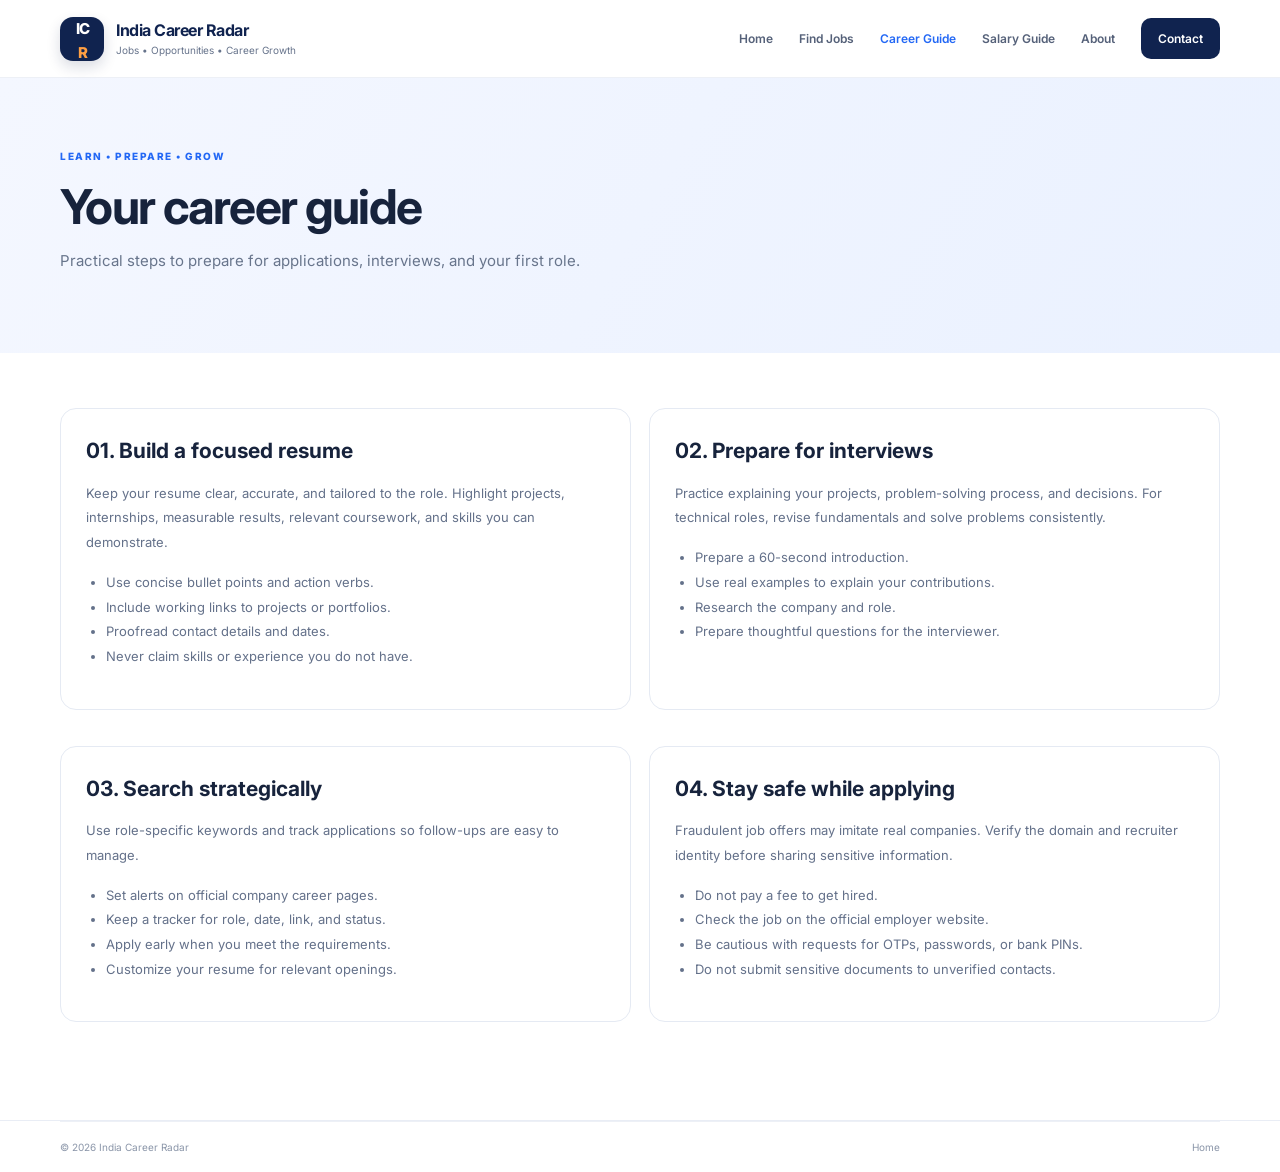
==== india_career_radar_project/india_career_radar/career-guide.html @ 8d3588c0 "Add files via upload" ====
<!DOCTYPE html>
<html lang="en"><head><meta charset="UTF-8"><meta name="viewport" content="width=device-width, initial-scale=1.0"><title>Career Guide | India Career Radar</title><link href="https://fonts.googleapis.com/css2?family=Inter:wght@400;500;600;700;800&display=swap" rel="stylesheet"><link rel="stylesheet" href="style.css"><script src="script.js" defer></script></head><body>
<header class="site-header"><div class="container nav-wrap"><a class="brand" href="index.html"><span class="brand-mark">IC<span>R</span></span><span class="brand-copy"><strong>India Career Radar</strong><small>Jobs • Opportunities • Career Growth</small></span></a><button class="menu-toggle" id="menuToggle" aria-label="Toggle navigation">☰</button><nav class="main-nav" id="mainNav"><a href="index.html">Home</a><a href="index.html#jobs">Find Jobs</a><a class="active" href="career-guide.html">Career Guide</a><a href="salary-guide.html">Salary Guide</a><a href="about.html">About</a><a class="nav-cta" href="contact.html">Contact</a></nav></div></header>
<main><section class="page-hero"><div class="container"><span class="eyebrow">LEARN • PREPARE • GROW</span><h1>Your career guide</h1><p>Practical steps to prepare for applications, interviews, and your first role.</p></div></section><section class="content-section"><div class="container guide-grid">
<article class="content-card"><h2>01. Build a focused resume</h2><p>Keep your resume clear, accurate, and tailored to the role. Highlight projects, internships, measurable results, relevant coursework, and skills you can demonstrate.</p><ul><li>Use concise bullet points and action verbs.</li><li>Include working links to projects or portfolios.</li><li>Proofread contact details and dates.</li><li>Never claim skills or experience you do not have.</li></ul></article>
<article class="content-card"><h2>02. Prepare for interviews</h2><p>Practice explaining your projects, problem-solving process, and decisions. For technical roles, revise fundamentals and solve problems consistently.</p><ul><li>Prepare a 60-second introduction.</li><li>Use real examples to explain your contributions.</li><li>Research the company and role.</li><li>Prepare thoughtful questions for the interviewer.</li></ul></article>
<article class="content-card"><h2>03. Search strategically</h2><p>Use role-specific keywords and track applications so follow-ups are easy to manage.</p><ul><li>Set alerts on official company career pages.</li><li>Keep a tracker for role, date, link, and status.</li><li>Apply early when you meet the requirements.</li><li>Customize your resume for relevant openings.</li></ul></article>
<article class="content-card"><h2>04. Stay safe while applying</h2><p>Fraudulent job offers may imitate real companies. Verify the domain and recruiter identity before sharing sensitive information.</p><ul><li>Do not pay a fee to get hired.</li><li>Check the job on the official employer website.</li><li>Be cautious with requests for OTPs, passwords, or bank PINs.</li><li>Do not submit sensitive documents to unverified contacts.</li></ul></article>
</div></section></main><footer class="site-footer"><div class="container footer-bottom"><span>© <span id="currentYear"></span> India Career Radar</span><a href="index.html">Home</a></div></footer></body></html>
---- india_career_radar_project/india_career_radar/style.css ----
/* India Career Radar — responsive starter styles */
:root {
  --navy: #10234f;
  --blue: #2368f5;
  --blue-dark: #1552d7;
  --ink: #17233c;
  --muted: #66738b;
  --line: #e5eaf3;
  --surface: #fff;
  --bg: #f6f8fc;
  --green: #0b9b75;
  --radius: 18px;
  --shadow: 0 12px 35px rgba(26, 48, 91, 0.08);
}
* {
  box-sizing: border-box;
}
html {
  scroll-behavior: smooth;
  scroll-padding-top: 90px;
}
body {
  margin: 0;
  background: #fff;
  color: var(--ink);
  font-family:
    Inter,
    system-ui,
    -apple-system,
    BlinkMacSystemFont,
    "Segoe UI",
    sans-serif;
  font-size: 15px;
  line-height: 1.6;
}
a {
  color: inherit;
  text-decoration: none;
}
button,
input,
select,
textarea {
  font: inherit;
}
button,
a,
select {
  -webkit-tap-highlight-color: transparent;
}
button {
  cursor: pointer;
}
.container {
  width: min(1160px, calc(100% - 40px));
  margin: 0 auto;
}
.site-header {
  height: 78px;
  background: rgba(255, 255, 255, 0.95);
  border-bottom: 1px solid #edf0f6;
  position: sticky;
  top: 0;
  z-index: 50;
  -webkit-backdrop-filter: blur(12px);
  backdrop-filter: blur(12px);
}
.nav-wrap {
  height: 100%;
  display: flex;
  align-items: center;
  justify-content: space-between;
  gap: 24px;
}
.brand {
  display: flex;
  align-items: center;
  gap: 11px;
  min-width: max-content;
}
.brand-mark {
  width: 44px;
  height: 44px;
  border-radius: 13px;
  background: var(--navy);
  color: #fff;
  display: grid;
  place-items: center;
  font-weight: 800;
  font-size: 15px;
  letter-spacing: -1px;
  box-shadow: 0 6px 14px #10234f28;
}
.brand-mark span {
  color: #ff9f43;
}
.brand-copy {
  display: flex;
  flex-direction: column;
  line-height: 1.3;
}
.brand-copy strong {
  font-size: 16px;
  letter-spacing: -0.5px;
  color: var(--navy);
}
.brand-copy small {
  font-size: 10px;
  color: var(--muted);
  margin-top: 4px;
}
.main-nav {
  display: flex;
  align-items: center;
  gap: 26px;
}
.main-nav > a {
  font-size: 12px;
  font-weight: 600;
  color: #556179;
  transition: 0.2s;
}
.main-nav > a:hover,
.main-nav > a.active {
  color: var(--blue);
}
.main-nav .nav-cta {
  background: var(--navy);
  color: #fff;
  padding: 11px 17px;
  border-radius: 10px;
}
.menu-toggle {
  display: none;
  border: 1px solid var(--line);
  background: #fff;
  border-radius: 9px;
  padding: 8px 12px;
  color: var(--navy);
}
.hero {
  background:
    radial-gradient(ellipse at 85% 30%, #e4edff 0, transparent 34%),
    linear-gradient(115deg, #f8faff 0%, #f1f5ff 55%, #fff 100%);
  overflow: hidden;
}
.hero-grid {
  min-height: 495px;
  display: grid;
  grid-template-columns: 1.08fr 0.92fr;
  align-items: center;
  gap: 30px;
  padding-top: 38px;
  padding-bottom: 38px;
}
.hero-copy {
  position: relative;
  z-index: 2;
}
.eyebrow {
  display: inline-flex;
  align-items: center;
  gap: 8px;
  color: var(--blue);
  font-size: 10px;
  font-weight: 800;
  letter-spacing: 1.5px;
}
.live-dot {
  width: 7px;
  height: 7px;
  background: #20b486;
  border-radius: 50%;
  box-shadow: 0 0 0 4px #20b4861a;
}
.hero h1 {
  max-width: 650px;
  font-size: clamp(36px, 4.3vw, 56px);
  line-height: 1.1;
  letter-spacing: -2.4px;
  margin: 17px 0 18px;
  color: #101d39;
}
.hero h1 span {
  color: var(--blue);
}
.hero-copy > p {
  max-width: 560px;
  font-size: 15px;
  line-height: 1.8;
  color: #64718a;
  margin: 0 0 27px;
}
.search-panel {
  display: grid;
  grid-template-columns: 1.45fr 0.9fr 0.95fr auto;
  gap: 0;
  background: #fff;
  border: 1px solid #e3e9f5;
  border-radius: 13px;
  padding: 6px;
  box-shadow: 0 12px 28px rgba(27, 60, 130, 0.09);
  max-width: 770px;
}
.search-field,
.select-field {
  display: flex;
  align-items: center;
  min-width: 0;
  padding: 0 10px;
  gap: 8px;
  border-right: 1px solid #e8edf5;
  color: #75819a;
}
.search-field > span {
  font-size: 25px;
  line-height: 1;
  color: var(--blue);
}
.search-field input,
.select-field select {
  border: 0;
  outline: 0;
  width: 100%;
  min-width: 0;
  background: transparent;
  color: #4d5971;
  font-size: 11px;
  padding: 11px 0;
}
.select-field select {
  cursor: pointer;
}
.btn {
  display: inline-flex;
  align-items: center;
  justify-content: center;
  gap: 13px;
  padding: 13px 19px;
  border-radius: 10px;
  border: 1px solid transparent;
  font-size: 12px;
  font-weight: 700;
  transition:
    transform 0.2s,
    background 0.2s;
}
.btn:hover {
  transform: translateY(-1px);
}
.btn-primary {
  background: var(--blue);
  color: white;
  box-shadow: 0 7px 15px #2368f52a;
}
.btn-primary:hover {
  background: var(--blue-dark);
}
.search-btn {
  white-space: nowrap;
  padding: 12px 16px;
}
.hero-trust {
  display: flex;
  gap: 30px;
  margin-top: 24px;
}
.hero-trust > div {
  display: flex;
  flex-direction: column;
}
.hero-trust strong {
  font-size: 11px;
  color: #2d3b57;
}
.hero-trust small {
  font-size: 10px;
  color: #8490a5;
  margin-top: 2px;
}
.hero-art {
  position: relative;
  min-height: 390px;
  display: grid;
  place-items: center;
}
.art-main {
  position: relative;
  width: min(360px, 85%);
  height: 310px;
  border-radius: 180px 180px 30px 30px;
  overflow: hidden;
  background: linear-gradient(155deg, #dce8ff, #a9c7ff 55%, #7b9ff2);
  box-shadow: 0 25px 55px #4c77c92b;
}
.art-sun {
  position: absolute;
  width: 145px;
  height: 145px;
  border-radius: 50%;
  background: #ffcb84;
  top: 38px;
  right: 42px;
  opacity: 0.95;
}
.art-mountain {
  position: absolute;
  bottom: 0;
  width: 0;
  height: 0;
  border-left: 190px solid transparent;
  border-right: 190px solid transparent;
}
.mountain-back {
  border-bottom: 190px solid #7e9ee0;
  left: -50px;
}
.mountain-front {
  border-bottom: 145px solid #385bb0;
  left: 60px;
}
.art-path {
  position: absolute;
  width: 115px;
  height: 190px;
  border: 13px solid #fff;
  border-bottom: 0;
  border-left-color: transparent;
  border-right-color: transparent;
  border-radius: 50% 50% 0 0;
  bottom: -65px;
  left: 115px;
  transform: rotate(-19deg);
  opacity: 0.9;
}
.art-flag {
  position: absolute;
  right: 64px;
  top: 116px;
  color: #fff;
  font-size: 25px;
}
.art-caption {
  position: absolute;
  bottom: 24px;
  left: 25px;
  color: #fff;
  display: flex;
  flex-direction: column;
  gap: 3px;
  text-shadow: 0 2px 5px #132b5b66;
}
.art-caption small {
  font-size: 9px;
  letter-spacing: 1.7px;
}
.art-caption strong {
  font-size: 20px;
  letter-spacing: -0.5px;
}
.art-card {
  position: absolute;
  z-index: 3;
  display: flex;
  align-items: center;
  gap: 11px;
  background: #fff;
  border: 1px solid #edf1fa;
  padding: 13px 16px;
  border-radius: 13px;
  box-shadow: var(--shadow);
}
.art-card strong,
.art-card small {
  display: block;
}
.art-card strong {
  font-size: 11px;
}
.art-card small {
  font-size: 9px;
  color: #8590a5;
  margin-top: 2px;
}
.art-card-top {
  top: 35px;
  left: 0;
}
.art-card-bottom {
  right: -4px;
  bottom: 29px;
}
.mini-icon {
  width: 32px;
  height: 32px;
  display: grid;
  place-items: center;
  border-radius: 9px;
  font-size: 17px;
  font-weight: 800;
}
.purple {
  background: #f0eaff;
  color: #7651ed;
}
.green {
  background: #e4fbf2;
  color: #07976e;
}
.art-orbit {
  position: absolute;
  border: 1px dashed #a7bce9;
  border-radius: 50%;
  transform: rotate(-24deg);
}
.orbit-one {
  width: 440px;
  height: 250px;
}
.orbit-two {
  width: 390px;
  height: 320px;
  transform: rotate(35deg);
}
.floating-star {
  position: absolute;
  color: #ffad45;
  font-size: 24px;
}
.star-one {
  top: 60px;
  right: 32px;
}
.star-two {
  bottom: 90px;
  left: 32px;
  color: #648af0;
}
.stats-section {
  border-bottom: 1px solid #edf0f6;
  background: #fff;
}
.stats-grid {
  display: grid;
  grid-template-columns: repeat(4, 1fr);
  padding: 24px 0;
  gap: 15px;
}
.stat-item {
  display: flex;
  align-items: center;
  gap: 12px;
  padding: 5px 18px;
  border-right: 1px solid #edf0f6;
}
.stat-item:last-child {
  border: 0;
}
.stat-icon {
  width: 39px;
  height: 39px;
  border-radius: 12px;
  display: grid;
  place-items: center;
  font-size: 21px;
  font-weight: 800;
}
.orange {
  background: #fff1e5;
  color: #f28a31;
}
.blue {
  background: #eaf1ff;
  color: #2869f3;
}
.violet {
  background: #f0eaff;
  color: #7a52ec;
}
.green {
  background: #e4faf2;
  color: #0d9a71;
}
.stat-item strong,
.stat-item small {
  display: block;
}
.stat-item strong {
  font-size: 12px;
}
.stat-item small {
  font-size: 10px;
  color: #8993a6;
  margin-top: 3px;
}
.section {
  padding: 78px 0;
}
.section-heading {
  display: flex;
  align-items: end;
  justify-content: space-between;
  gap: 20px;
  margin-bottom: 25px;
}
.section-heading h2 {
  font-size: 30px;
  line-height: 1.2;
  letter-spacing: -1.1px;
  margin: 9px 0;
  color: #152342;
}
.section-heading p {
  margin: 0;
  color: #78849a;
  font-size: 13px;
}
.text-link {
  color: var(--blue);
  font-size: 12px;
  font-weight: 700;
  white-space: nowrap;
}
.text-link span {
  font-size: 17px;
  margin-left: 5px;
}
.results-row {
  display: flex;
  justify-content: space-between;
  align-items: center;
  margin: 0 0 14px;
  color: #8290a7;
  font-size: 11px;
}
.reset-btn {
  border: 0;
  background: transparent;
  color: var(--blue);
  font-weight: 700;
  font-size: 11px;
}
.jobs-grid {
  display: grid;
  grid-template-columns: repeat(3, 1fr);
  gap: 17px;
}
.job-card {
  background: #fff;
  border: 1px solid #e8edf5;
  border-radius: 15px;
  padding: 20px;
  transition:
    transform 0.2s,
    box-shadow 0.2s,
    border-color 0.2s;
  min-width: 0;
}
.job-card:hover {
  transform: translateY(-4px);
  box-shadow: var(--shadow);
  border-color: #cbd9ff;
}
.job-card-top {
  display: flex;
  align-items: flex-start;
  gap: 12px;
}
.company-logo {
  width: 48px;
  height: 48px;
  border-radius: 13px;
  display: grid;
  place-items: center;
  flex-shrink: 0;
  background: #eef3ff;
  color: var(--navy);
  font-size: 16px;
  font-weight: 800;
  letter-spacing: -0.5px;
}
.company-logo.orange-logo {
  background: #fff1e5;
  color: #e77819;
}
.company-logo.green-logo {
  background: #e4f9f1;
  color: #078965;
}
.company-logo.purple-logo {
  background: #f0eaff;
  color: #7147d8;
}
.company-logo.red-logo {
  background: #fff0f0;
  color: #d74646;
}
.company-logo.dark-logo {
  background: #e9edf5;
  color: #182b50;
}
.job-company {
  font-size: 10px;
  color: #7c879a;
  margin-bottom: 2px;
}
.job-card h3 {
  font-size: 14px;
  line-height: 1.4;
  margin: 0 0 6px;
  letter-spacing: -0.2px;
}
.job-meta {
  display: flex;
  flex-wrap: wrap;
  gap: 7px 12px;
  margin: 17px 0;
  color: #758199;
  font-size: 10px;
}
.job-meta span {
  display: inline-flex;
  align-items: center;
  gap: 5px;
}
.job-tags {
  display: flex;
  gap: 7px;
  flex-wrap: wrap;
  margin-bottom: 17px;
}
.tag {
  display: inline-flex;
  padding: 5px 8px;
  background: #f3f6fb;
  color: #5d6b84;
  border-radius: 6px;
  font-size: 9px;
  font-weight: 600;
}
.tag.blue-tag {
  background: #edf3ff;
  color: #2865df;
}
.job-card-bottom {
  display: flex;
  align-items: center;
  justify-content: space-between;
  gap: 10px;
  border-top: 1px solid #edf0f6;
  padding-top: 14px;
}
.job-salary {
  font-size: 11px;
  font-weight: 800;
  color: #172747;
}
.job-salary small {
  display: block;
  font-size: 9px;
  font-weight: 500;
  color: #9099aa;
  margin-top: 2px;
}
.details-link {
  font-size: 10px;
  color: var(--blue);
  font-weight: 800;
  white-space: nowrap;
}
.details-link span {
  font-size: 15px;
  margin-left: 4px;
}
.hidden {
  display: none !important;
}
.empty-state {
  text-align: center;
  padding: 55px 20px;
  background: #f8faff;
  border: 1px dashed #dce4f2;
  border-radius: 16px;
}
.empty-state > span {
  font-size: 36px;
  color: #91a7d5;
}
.empty-state h3 {
  margin: 5px 0;
  font-size: 19px;
}
.empty-state p {
  color: #77849b;
  font-size: 13px;
}
.btn-outline {
  background: white;
  border-color: #dbe3f2;
  color: #33425f;
}
.btn-outline:hover {
  border-color: var(--blue);
  color: var(--blue);
}
.center-action {
  text-align: center;
  margin-top: 30px;
}
.disclaimer {
  margin: 24px 0 0;
  font-size: 10px;
  color: #8994a8;
  text-align: center;
}
.career-banner {
  background: linear-gradient(110deg, #10234f, #1b438e);
  color: white;
  overflow: hidden;
}
.banner-inner {
  position: relative;
  display: flex;
  align-items: center;
  justify-content: space-between;
  gap: 25px;
  padding: 43px 0;
}
.light-eyebrow {
  color: #a9c4ff;
}
.banner-inner h2 {
  font-size: 27px;
  line-height: 1.25;
  letter-spacing: -0.8px;
  margin: 9px 0;
}
.banner-inner p {
  margin: 0;
  color: #c4d2ed;
  font-size: 12px;
}
.btn-light {
  background: #fff;
  color: var(--navy);
  white-space: nowrap;
}
.banner-decoration {
  position: absolute;
  right: 28%;
  top: -54px;
  font-size: 180px;
  line-height: 1;
  color: #ffffff0b;
  pointer-events: none;
}
.categories-section {
  background: #f8faff;
}
.category-grid {
  display: grid;
  grid-template-columns: repeat(4, 1fr);
  gap: 15px;
}
.category-card {
  position: relative;
  text-align: left;
  display: flex;
  flex-direction: column;
  align-items: flex-start;
  gap: 9px;
  padding: 20px;
  background: #fff;
  border: 1px solid #e8edf5;
  border-radius: 15px;
  transition: 0.2s;
}
.category-card:hover {
  border-color: #b9cbff;
  box-shadow: var(--shadow);
  transform: translateY(-3px);
}
.category-icon {
  width: 43px;
  height: 43px;
  display: grid;
  place-items: center;
  border-radius: 12px;
  font-size: 21px;
  font-weight: 800;
}
.blue-bg {
  background: #eaf1ff;
  color: #2869f3;
}
.purple-bg {
  background: #f0eaff;
  color: #7a52ec;
}
.orange-bg {
  background: #fff1e5;
  color: #ed8730;
}
.green-bg {
  background: #e4faf2;
  color: #0d9a71;
}
.category-card strong {
  font-size: 12px;
}
.category-card small {
  font-size: 10px;
  color: #8390a5;
}
.category-arrow {
  position: absolute;
  right: 18px;
  top: 22px;
  color: #9ca8bc;
  font-size: 17px;
}
.site-footer {
  background: #fff;
  border-top: 1px solid #e9edf5;
}
.footer-main {
  display: grid;
  grid-template-columns: 2fr 1fr 1fr;
  gap: 50px;
  padding: 43px 0;
}
.footer-brand p {
  max-width: 290px;
  font-size: 11px;
  color: #7c879b;
  line-height: 1.8;
}
.footer-main > div:not(:first-child) {
  display: flex;
  flex-direction: column;
  align-items: flex-start;
  gap: 10px;
}
.footer-main > div > strong {
  font-size: 11px;
  margin-bottom: 5px;
}
.footer-main > div > a:not(.brand) {
  font-size: 11px;
  color: #7b879c;
}
.footer-main > div > a:hover {
  color: var(--blue);
}
.footer-bottom {
  display: flex;
  justify-content: space-between;
  border-top: 1px solid #edf0f6;
  padding: 17px 0;
  color: #8a95a8;
  font-size: 10px;
}
.brand-footer .brand-mark {
  width: 38px;
  height: 38px;
}
.page-hero {
  background: linear-gradient(120deg, #f4f7ff, #eaf1ff);
  padding: 65px 0;
}
.page-hero h1 {
  font-size: clamp(34px, 5vw, 48px);
  letter-spacing: -1.7px;
  line-height: 1.15;
  margin: 12px 0;
}
.page-hero p {
  max-width: 650px;
  color: #68758c;
  font-size: 15px;
}
.content-section {
  padding: 55px 0 80px;
}
.content-card {
  background: #fff;
  border: 1px solid var(--line);
  border-radius: 16px;
  padding: 25px;
  margin-bottom: 18px;
}
.content-card h2 {
  font-size: 21px;
  margin: 0 0 12px;
}
.content-card h3 {
  font-size: 15px;
  margin: 20px 0 7px;
}
.content-card p,
.content-card li {
  font-size: 13px;
  color: #64718a;
  line-height: 1.9;
}
.content-card ul {
  padding-left: 20px;
}
.guide-grid {
  display: grid;
  grid-template-columns: repeat(2, 1fr);
  gap: 18px;
}
.contact-form {
  display: grid;
  gap: 14px;
  max-width: 650px;
}
.form-row {
  display: grid;
  grid-template-columns: 1fr 1fr;
  gap: 14px;
}
.contact-form label {
  display: grid;
  gap: 7px;
  font-size: 12px;
  font-weight: 700;
}
.contact-form input,
.contact-form select,
.contact-form textarea {
  width: 100%;
  border: 1px solid #dfe6f1;
  border-radius: 9px;
  padding: 12px;
  outline: 0;
  background: #fff;
  font-size: 13px;
}
.contact-form input:focus,
.contact-form textarea:focus {
  border-color: var(--blue);
  box-shadow: 0 0 0 3px #2368f516;
}
.form-note {
  font-size: 11px;
  color: #8a95a8;
}
.job-detail-layout {
  display: grid;
  grid-template-columns: minmax(0, 1fr) 300px;
  gap: 22px;
}
.job-detail-header {
  display: flex;
  gap: 16px;
  align-items: center;
}
.job-detail-header h1 {
  font-size: 28px;
  line-height: 1.25;
  letter-spacing: -0.8px;
  margin: 0 0 5px;
}
.job-detail-header p {
  margin: 0;
  color: #77839a;
  font-size: 12px;
}
.job-detail-main h2 {
  font-size: 18px;
  margin-top: 25px;
}
.job-detail-main p,
.job-detail-main li {
  font-size: 13px;
  color: #65728a;
  line-height: 1.9;
}
.job-sidebar {
  height: max-content;
  position: sticky;
  top: 100px;
}
.job-sidebar .btn {
  width: 100%;
}
.job-sidebar dl {
  margin: 0;
}
.job-sidebar dt {
  font-size: 10px;
  color: #8792a6;
  margin-top: 16px;
}
.job-sidebar dd {
  margin: 2px 0 0;
  font-size: 12px;
  font-weight: 700;
}
@media (max-width: 1000px) {
  .main-nav {
    gap: 15px;
  }
  .hero-grid {
    grid-template-columns: 1fr 0.8fr;
  }
  .hero h1 {
    font-size: 44px;
  }
  .search-panel {
    grid-template-columns: 1fr 1fr;
  }
  .search-field,
  .select-field {
    border-right: 0;
    border-bottom: 1px solid #edf0f6;
  }
  .search-btn {
    grid-column: span 2;
  }
  .jobs-grid {
    grid-template-columns: repeat(2, 1fr);
  }
  .category-grid {
    grid-template-columns: repeat(2, 1fr);
  }
}
@media (max-width: 760px) {
  .container {
    width: min(100% - 30px, 600px);
  }
  .site-header {
    height: 70px;
  }
  .menu-toggle {
    display: block;
  }
  .main-nav {
    display: none;
    position: absolute;
    top: 69px;
    left: 0;
    right: 0;
    padding: 16px 22px 22px;
    background: white;
    border-bottom: 1px solid var(--line);
    box-shadow: 0 14px 20px #17233c0d;
    align-items: stretch;
    gap: 0;
    flex-direction: column;
  }
  .main-nav.open {
    display: flex;
  }
  .main-nav > a {
    padding: 12px 4px;
  }
  .main-nav .nav-cta {
    text-align: center;
    margin-top: 8px;
  }
  .hero-grid {
    grid-template-columns: 1fr;
    padding-top: 45px;
    gap: 8px;
  }
  .hero h1 {
    font-size: clamp(37px, 10vw, 49px);
    letter-spacing: -1.8px;
  }
  .hero-copy > p {
    font-size: 14px;
  }
  .hero-art {
    min-height: 320px;
  }
  .art-main {
    height: 270px;
    width: 280px;
  }
  .art-card-top {
    left: 0;
    top: 15px;
  }
  .art-card-bottom {
    right: 0;
    bottom: 12px;
  }
  .orbit-one {
    width: 320px;
    height: 210px;
  }
  .orbit-two {
    width: 300px;
    height: 260px;
  }
  .hero-trust {
    gap: 20px;
  }
  .stats-grid {
    grid-template-columns: repeat(2, 1fr);
    gap: 14px;
    padding: 20px 0;
  }
  .stat-item {
    border: 0;
    padding: 5px;
  }
  .section {
    padding: 55px 0;
  }
  .section-heading {
    align-items: flex-start;
    flex-direction: column;
  }
  .section-heading h2 {
    font-size: 27px;
  }
  .jobs-grid {
    grid-template-columns: 1fr;
  }
  .job-card {
    padding: 18px;
  }
  .banner-inner {
    align-items: flex-start;
    flex-direction: column;
    padding: 35px 0;
  }
  .banner-inner h2 {
    font-size: 25px;
  }
  .category-grid {
    grid-template-columns: repeat(2, 1fr);
  }
  .footer-main {
    grid-template-columns: 1fr 1fr;
    gap: 30px;
  }
  .footer-brand {
    grid-column: span 2;
  }
  .footer-bottom {
    gap: 12px;
    flex-direction: column;
  }
  .job-detail-layout {
    grid-template-columns: 1fr;
  }
  .job-sidebar {
    position: static;
  }
  .guide-grid {
    grid-template-columns: 1fr;
  }
  .page-hero {
    padding: 45px 0;
  }
  .content-section {
    padding: 35px 0 60px;
  }
}
@media (max-width: 420px) {
  .brand-mark {
    width: 39px;
    height: 39px;
  }
  .brand-copy strong {
    font-size: 13px;
  }
  .brand-copy small {
    font-size: 9px;
  }
  .search-panel {
    grid-template-columns: 1fr;
  }
  .search-btn {
    grid-column: auto;
  }
  .search-field,
  .select-field {
    border-bottom: 1px solid #edf0f6;
  }
  .hero-trust {
    flex-direction: column;
    gap: 10px;
  }
  .stats-grid {
    grid-template-columns: 1fr 1fr;
  }
  .stat-item {
    gap: 8px;
  }
  .stat-icon {
    width: 33px;
    height: 33px;
  }
  .stat-item strong {
    font-size: 11px;
  }
  .stat-item small {
    font-size: 9px;
  }
  .category-grid {
    grid-template-columns: 1fr;
  }
  .form-row {
    grid-template-columns: 1fr;
  }
  .footer-main {
    gap: 25px 15px;
  }
}
.sr-only {
  position: absolute;
  width: 1px;
  height: 1px;
  padding: 0;
  margin: -1px;
  overflow: hidden;
  clip: rect(0, 0, 0, 0);
  white-space: nowrap;
  border: 0;
}
.brand-logo {
  width: 48px;
  height: 48px;
  object-fit: cover;
  display: block;
  flex-shrink: 0;
  border-radius: 50%;
  overflow: hidden;
}

.brand {
  display: flex;
  align-items: center;
  gap: 12px;
}

/* Footer logo styling */
.brand-footer {
  display: inline-flex;
  align-items: center;
  gap: 12px;
}

.brand-footer .brand-logo {
  width: 44px;
  height: 44px;
  border-radius: 50%;
  object-fit: cover;
  flex-shrink: 0;
  display: block;
  background: #050505;
}

/* Footer brand text */
.brand-footer .brand-copy {
  display: flex;
  flex-direction: column;
  line-height: 1.4;
}

.brand-footer .brand-copy strong {
  font-size: 15px;
  color: #10234f;
}

.brand-footer .brand-copy small {
  font-size: 10px;
  color: #66738b;
}
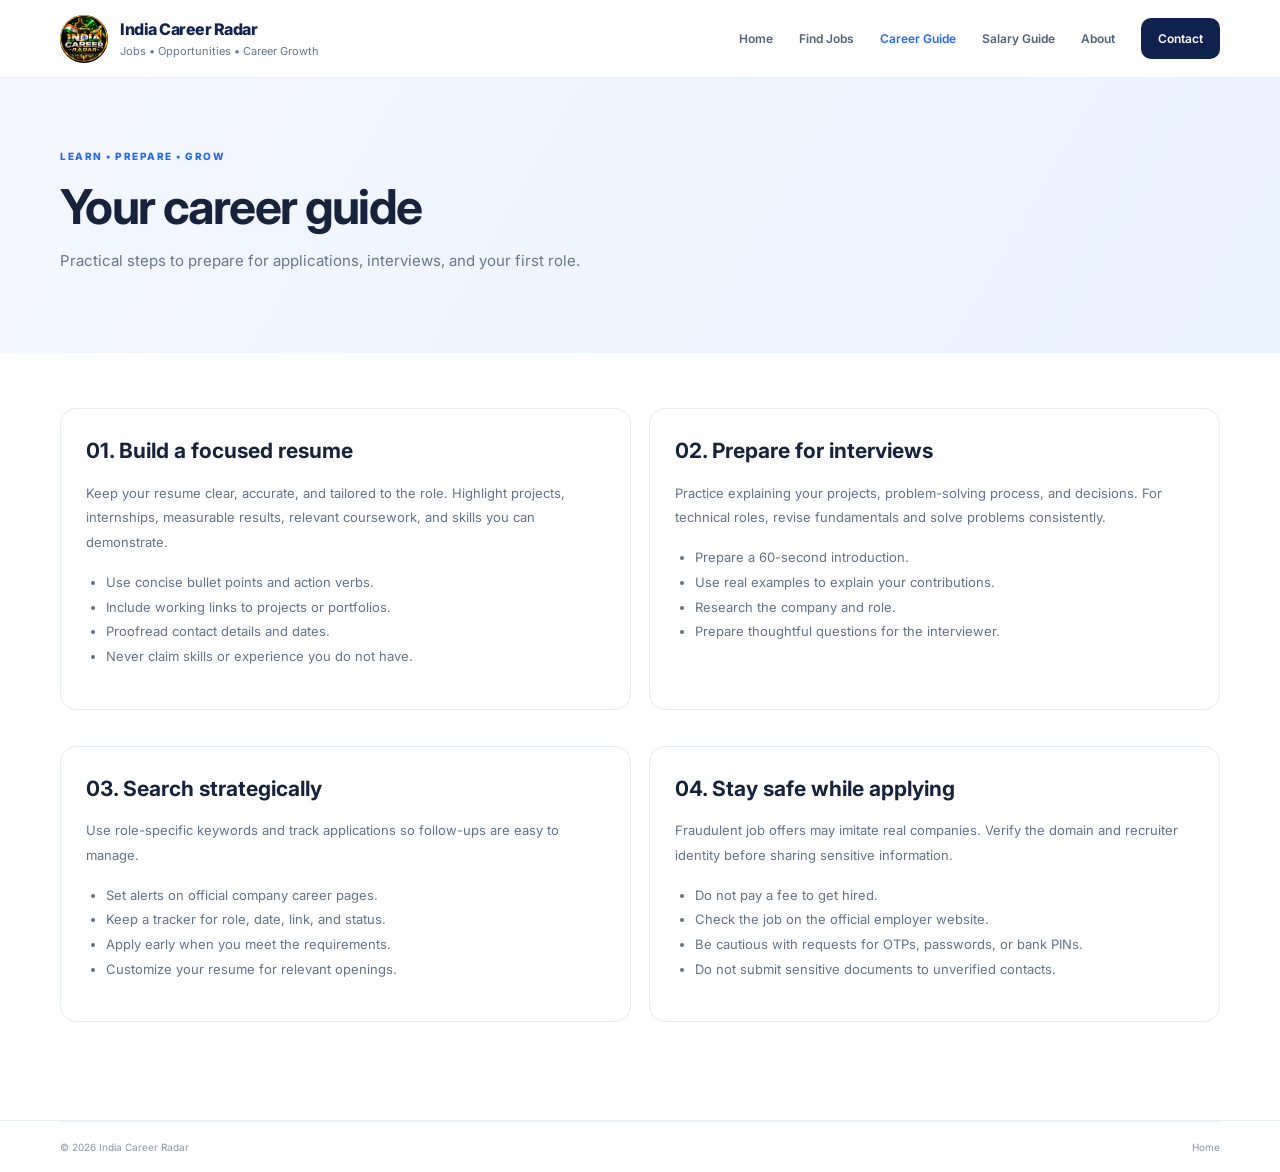
==== commit be36f945: "Refactor career-guide.html for improved layout and content Updated the career guide HTML structure a" ====
--- a/india_career_radar_project/india_career_radar/career-guide.html
+++ b/india_career_radar_project/india_career_radar/career-guide.html
@@ -1,9 +1,123 @@
-<!DOCTYPE html>
-<html lang="en"><head><meta charset="UTF-8"><meta name="viewport" content="width=device-width, initial-scale=1.0"><title>Career Guide | India Career Radar</title><link href="https://fonts.googleapis.com/css2?family=Inter:wght@400;500;600;700;800&display=swap" rel="stylesheet"><link rel="stylesheet" href="style.css"><script src="script.js" defer></script></head><body>
-<header class="site-header"><div class="container nav-wrap"><a class="brand" href="index.html"><span class="brand-mark">IC<span>R</span></span><span class="brand-copy"><strong>India Career Radar</strong><small>Jobs • Opportunities • Career Growth</small></span></a><button class="menu-toggle" id="menuToggle" aria-label="Toggle navigation">☰</button><nav class="main-nav" id="mainNav"><a href="index.html">Home</a><a href="index.html#jobs">Find Jobs</a><a class="active" href="career-guide.html">Career Guide</a><a href="salary-guide.html">Salary Guide</a><a href="about.html">About</a><a class="nav-cta" href="contact.html">Contact</a></nav></div></header>
-<main><section class="page-hero"><div class="container"><span class="eyebrow">LEARN • PREPARE • GROW</span><h1>Your career guide</h1><p>Practical steps to prepare for applications, interviews, and your first role.</p></div></section><section class="content-section"><div class="container guide-grid">
-<article class="content-card"><h2>01. Build a focused resume</h2><p>Keep your resume clear, accurate, and tailored to the role. Highlight projects, internships, measurable results, relevant coursework, and skills you can demonstrate.</p><ul><li>Use concise bullet points and action verbs.</li><li>Include working links to projects or portfolios.</li><li>Proofread contact details and dates.</li><li>Never claim skills or experience you do not have.</li></ul></article>
-<article class="content-card"><h2>02. Prepare for interviews</h2><p>Practice explaining your projects, problem-solving process, and decisions. For technical roles, revise fundamentals and solve problems consistently.</p><ul><li>Prepare a 60-second introduction.</li><li>Use real examples to explain your contributions.</li><li>Research the company and role.</li><li>Prepare thoughtful questions for the interviewer.</li></ul></article>
-<article class="content-card"><h2>03. Search strategically</h2><p>Use role-specific keywords and track applications so follow-ups are easy to manage.</p><ul><li>Set alerts on official company career pages.</li><li>Keep a tracker for role, date, link, and status.</li><li>Apply early when you meet the requirements.</li><li>Customize your resume for relevant openings.</li></ul></article>
-<article class="content-card"><h2>04. Stay safe while applying</h2><p>Fraudulent job offers may imitate real companies. Verify the domain and recruiter identity before sharing sensitive information.</p><ul><li>Do not pay a fee to get hired.</li><li>Check the job on the official employer website.</li><li>Be cautious with requests for OTPs, passwords, or bank PINs.</li><li>Do not submit sensitive documents to unverified contacts.</li></ul></article>
-</div></section></main><footer class="site-footer"><div class="container footer-bottom"><span>© <span id="currentYear"></span> India Career Radar</span><a href="index.html">Home</a></div></footer></body></html>
+<!doctype html>
+<html lang="en">
+  <head>
+    <meta charset="UTF-8" />
+    <meta name="viewport" content="width=device-width, initial-scale=1.0" />
+    <title>Career Guide | India Career Radar</title>
+    <link
+      href="https://fonts.googleapis.com/css2?family=Inter:wght@400;500;600;700;800&display=swap"
+      rel="stylesheet"
+    />
+    <link rel="stylesheet" href="style.css" />
+    <script src="script.js" defer></script>
+  </head>
+  <body>
+    <header class="site-header">
+      <div class="container nav-wrap">
+        <a class="brand" href="index.html">
+          <img
+            src="logo.png"
+            alt="India Career Radar Logo"
+            class="brand-logo"
+          />
+          <span class="brand-copy">
+            <strong>India Career Radar</strong>
+            <small>Jobs • Opportunities • Career Growth</small>
+          </span> </a
+        ><button
+          class="menu-toggle"
+          id="menuToggle"
+          aria-label="Toggle navigation"
+        >
+          ☰
+        </button>
+        <nav class="main-nav" id="mainNav">
+          <a href="index.html">Home</a><a href="index.html#jobs">Find Jobs</a
+          ><a class="active" href="career-guide.html">Career Guide</a
+          ><a href="salary-guide.html">Salary Guide</a
+          ><a href="about.html">About</a
+          ><a class="nav-cta" href="contact.html">Contact</a>
+        </nav>
+      </div>
+    </header>
+    <main>
+      <section class="page-hero">
+        <div class="container">
+          <span class="eyebrow">LEARN • PREPARE • GROW</span>
+          <h1>Your career guide</h1>
+          <p>
+            Practical steps to prepare for applications, interviews, and your
+            first role.
+          </p>
+        </div>
+      </section>
+      <section class="content-section">
+        <div class="container guide-grid">
+          <article class="content-card">
+            <h2>01. Build a focused resume</h2>
+            <p>
+              Keep your resume clear, accurate, and tailored to the role.
+              Highlight projects, internships, measurable results, relevant
+              coursework, and skills you can demonstrate.
+            </p>
+            <ul>
+              <li>Use concise bullet points and action verbs.</li>
+              <li>Include working links to projects or portfolios.</li>
+              <li>Proofread contact details and dates.</li>
+              <li>Never claim skills or experience you do not have.</li>
+            </ul>
+          </article>
+          <article class="content-card">
+            <h2>02. Prepare for interviews</h2>
+            <p>
+              Practice explaining your projects, problem-solving process, and
+              decisions. For technical roles, revise fundamentals and solve
+              problems consistently.
+            </p>
+            <ul>
+              <li>Prepare a 60-second introduction.</li>
+              <li>Use real examples to explain your contributions.</li>
+              <li>Research the company and role.</li>
+              <li>Prepare thoughtful questions for the interviewer.</li>
+            </ul>
+          </article>
+          <article class="content-card">
+            <h2>03. Search strategically</h2>
+            <p>
+              Use role-specific keywords and track applications so follow-ups
+              are easy to manage.
+            </p>
+            <ul>
+              <li>Set alerts on official company career pages.</li>
+              <li>Keep a tracker for role, date, link, and status.</li>
+              <li>Apply early when you meet the requirements.</li>
+              <li>Customize your resume for relevant openings.</li>
+            </ul>
+          </article>
+          <article class="content-card">
+            <h2>04. Stay safe while applying</h2>
+            <p>
+              Fraudulent job offers may imitate real companies. Verify the
+              domain and recruiter identity before sharing sensitive
+              information.
+            </p>
+            <ul>
+              <li>Do not pay a fee to get hired.</li>
+              <li>Check the job on the official employer website.</li>
+              <li>
+                Be cautious with requests for OTPs, passwords, or bank PINs.
+              </li>
+              <li>Do not submit sensitive documents to unverified contacts.</li>
+            </ul>
+          </article>
+        </div>
+      </section>
+    </main>
+    <footer class="site-footer">
+      <div class="container footer-bottom">
+        <span>© <span id="currentYear"></span> India Career Radar</span
+        ><a href="index.html">Home</a>
+      </div>
+    </footer>
+  </body>
+</html>
--- a/india_career_radar_project/india_career_radar/style.css
+++ b/india_career_radar_project/india_career_radar/style.css
@@ -1273,3 +1273,35 @@
   font-size: 10px;
   color: #66738b;
 }
+
+/* India Career Radar logo on every page */
+.brand {
+  display: inline-flex;
+  align-items: center;
+  gap: 12px;
+  text-decoration: none;
+}
+
+.brand-logo {
+  width: 48px;
+  height: 48px;
+  border-radius: 50%;
+  object-fit: cover;
+  display: block;
+  flex-shrink: 0;
+}
+
+.brand-copy {
+  display: flex;
+  flex-direction: column;
+  line-height: 1.3;
+}
+
+.brand-copy strong {
+  font-size: 16px;
+  font-weight: 800;
+}
+
+.brand-copy small {
+  font-size: 11px;
+}
